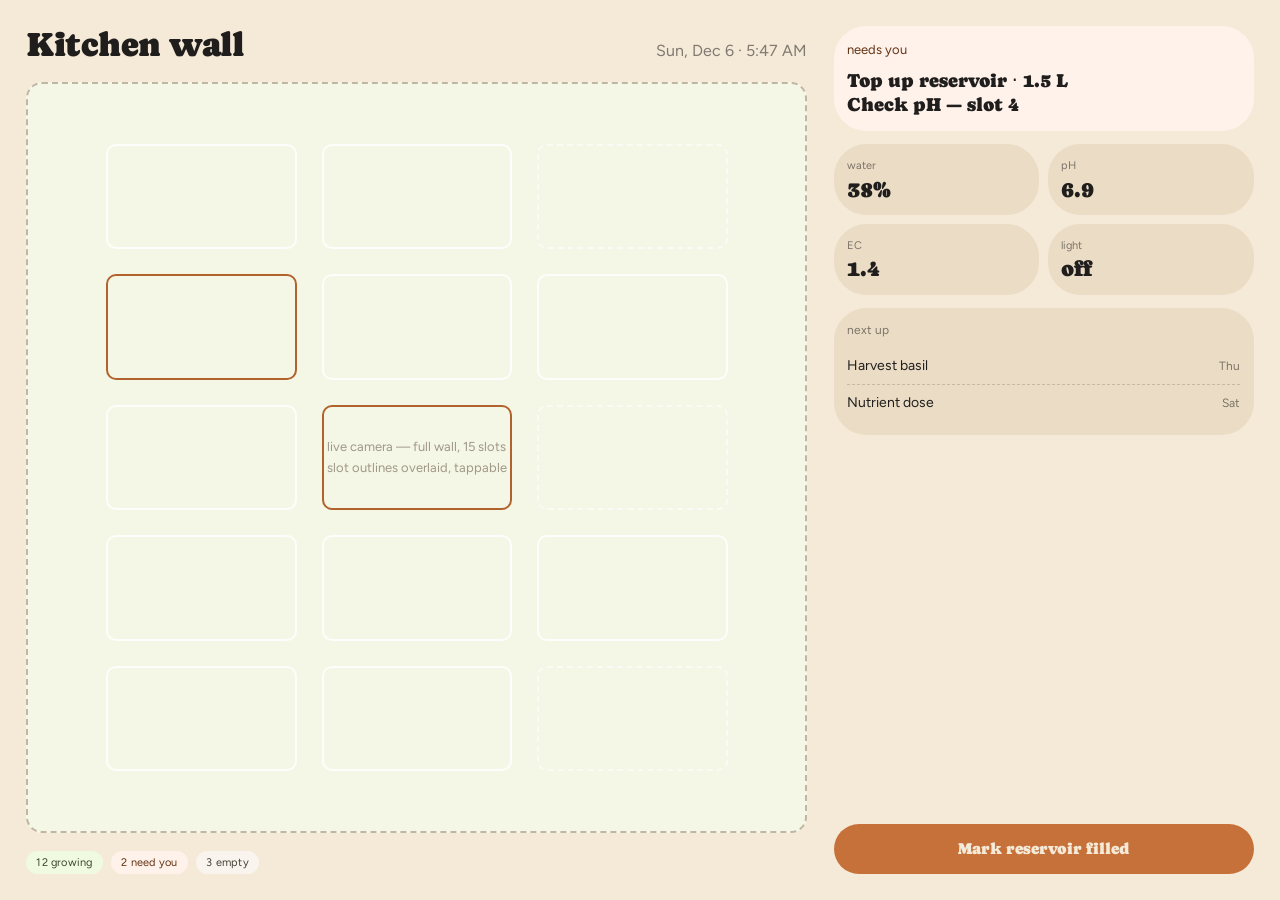
==== tablet.html @ e8bc90b8 "Implement hydroponic wall app from wireframes Build the phone app and wall tablet described by the H" ====
<!DOCTYPE html>
<html lang="en">
<head>
<meta charset="utf-8">
<meta name="viewport" content="width=device-width, initial-scale=1">
<title>Kitchen wall · Tablet</title>
<link rel="icon" href="data:image/svg+xml,<svg xmlns='http://www.w3.org/2000/svg' viewBox='0 0 100 100'><text y='.9em' font-size='90'>🌿</text></svg>">
<link rel="stylesheet" href="css/organic.css">
<link rel="stylesheet" href="css/app.css">
</head>
<body>
<main class="tablet" id="tablet" aria-live="polite"></main>
<script src="js/store.js"></script>
<script src="js/tablet.js"></script>
</body>
</html>
---- css/organic.css ----
/* Organic — design-system tokens and component classes. This file is the source of truth for the system's look; retune it here and see readme.md. */
@import url('https://fonts.googleapis.com/css2?family=Caprasimo:wght@400&family=Figtree:wght@400;600;700&display=swap');

:root {
  --color-bg: #f5ead8;
  --color-surface: #ebddc5;
  --color-text: #201e1d;
  --color-accent: #c67139;
  --color-accent-2: #7a8a5e;
  --color-divider: color-mix(in srgb, #201e1d 16%, transparent);

  /* Tonal ramps — generated in OKLCH on one shared lightness scale, so the
     same step of any role matches the others in visual value. */
  --color-neutral-100: #f9f4ed;
  --color-neutral-200: #eee7db;
  --color-neutral-300: #dcd3c4;
  --color-neutral-400: #c0b6a5;
  --color-neutral-500: #a19786;
  --color-neutral-600: #82796a;
  --color-neutral-700: #645c50;
  --color-neutral-800: #474238;
  --color-neutral-900: #2e2b25;

  --color-accent-100: #fff2eb;
  --color-accent-200: #ffe1d0;
  --color-accent-300: #ffc6a5;
  --color-accent-400: #f6a06b;
  --color-accent-500: #d67f48;
  --color-accent-600: #b2622d;
  --color-accent-700: #8c491a;
  --color-accent-800: #643312;
  --color-accent-900: #402310;

  --color-accent-2-100: #f0fae1;
  --color-accent-2-200: #e1eecc;
  --color-accent-2-300: #ccdbb2;
  --color-accent-2-400: #aebf92;
  --color-accent-2-500: #8fa073;
  --color-accent-2-600: #728157;
  --color-accent-2-700: #56633f;
  --color-accent-2-800: #3d472b;
  --color-accent-2-900: #272e1b;

  --font-heading: "Caprasimo", system-ui, sans-serif;
  --font-heading-weight: 400;
  --font-body: "Figtree", system-ui, sans-serif;

  --space-1: 4.4px;
  --space-2: 8.8px;
  --space-3: 13.2px;
  --space-4: 17.6px;
  --space-6: 26.4px;
  --space-8: 35.2px;

  --radius-sm: 8px;
  --radius-md: 16px;
  --radius-lg: 28px;

  /* Elevation — derived from the ground: soft ink-tinted shadows on a
     light theme, a hairline edge + ambient darkness on a dark one. */
  --shadow-sm: 0 1px 2px color-mix(in srgb, #2e2b25 14%, transparent);
  --shadow-md: 0 3px 10px color-mix(in srgb, #2e2b25 16%, transparent);
  --shadow-lg: 0 12px 32px color-mix(in srgb, #2e2b25 22%, transparent);
}

body {
  background: var(--color-bg);
  color: var(--color-text);
  font-family: var(--font-body);
}
h1, h2, h3, h4 { font-family: var(--font-heading); font-weight: var(--font-heading-weight); }

.washed{filter:saturate(0.6) contrast(0.85) brightness(1.1) opacity(0.94)}

/* ══════════════════════════════════════════════════════════════════════════
   Components — built with the tokens above. Plain CSS
   on plain HTML: no JavaScript, no build step. Each class is documented in
   readme.md and demonstrated in foundations/ and components/.
   ══════════════════════════════════════════════════════════════════════ */

*, *::before, *::after { box-sizing: border-box; }
body { margin: 0; font-size: 15px; line-height: 1.55; font-weight: 400; }
h1, h2, h3, h4, h5, h6 {
  font-family: var(--font-heading); font-weight: var(--font-heading-weight);
  line-height: 1.12; letter-spacing: -0.015em; margin: 0 0 var(--space-2);
}
h1 { font-size: 42px; }
h2 { font-size: 32px; }
h3 { font-size: 25px; }
h4 { font-size: 20px; }
h5 { font-size: 16px; }
h6 { font-size: 13px; }
h6 { letter-spacing: 0.08em; text-transform: uppercase; }
p { margin: 0 0 var(--space-3); }
a { color: var(--color-accent); text-underline-offset: 3px; }
img { display: block; max-width: 100%; }
figure { margin: 0; }
figcaption {
  font-size: 11px; margin-top: var(--space-1);
  color: color-mix(in srgb, var(--color-text) 55%, transparent);
}
.text-muted { color: color-mix(in srgb, var(--color-text) 55%, transparent); }
:focus { outline: none; }
:focus-visible { outline: 2px solid var(--color-accent); outline-offset: 2px; }
::selection { background: color-mix(in srgb, var(--color-accent) 30%, transparent); }

/* — rules — */
.hr {
  height: 1px; border: 0; margin: var(--space-4) 0;
  background: var(--color-divider);
}

/* — buttons — */
.btn {
  display: inline-flex; align-items: center; justify-content: center; gap: 6px;
  cursor: pointer; text-decoration: none;
  font-family: var(--font-heading); font-weight: var(--font-heading-weight);
  font-size: 14px; line-height: 1.2; color: var(--color-text); /* matches the .input's 14px —
     the pair sits side by side in sign-up rows */
  background: transparent; border: 1px solid transparent;
  padding: var(--space-2) calc(var(--space-3) * 1.2);
  border-radius: var(--radius-md);
}
.btn svg { display: block; }
.btn:disabled { opacity: 0.45; cursor: not-allowed; }
.btn-primary { background: var(--color-accent); color: var(--color-bg); }
.btn-primary:hover { background: var(--color-accent-600); }
.btn-primary:active { background: var(--color-accent-700); }
.btn-secondary { border-color: var(--color-divider); }
.btn-secondary:hover { background: color-mix(in srgb, var(--color-text) 7%, transparent); }
.btn-secondary:active { background: color-mix(in srgb, var(--color-text) 14%, transparent); }
.btn-ghost { color: var(--color-accent); padding-inline: var(--space-1); }
.btn-ghost:hover { background: color-mix(in srgb, var(--color-accent) 10%, transparent); }
.btn-ghost:active { background: color-mix(in srgb, var(--color-accent) 18%, transparent); }
.btn-icon { width: 36px; height: 36px; padding: 0; }
.btn-block { width: 100%; margin-top: var(--space-2); }

/* — forms — */
.field > label {
  display: block; font-size: 12px; margin-bottom: 5px;
  color: color-mix(in srgb, var(--color-text) 70%, transparent);
}
.input {
  width: 100%; min-height: 36px; padding: 6px 10px; font: inherit;
  font-size: 14px; color: var(--color-text); caret-color: var(--color-accent);
  background: var(--color-surface);
  border: 1px solid var(--color-divider); border-radius: var(--radius-md);
}
.input:hover { border-color: color-mix(in srgb, var(--color-text) 45%, transparent); }
.input:focus-visible { border-color: var(--color-accent); outline-offset: 0; }
textarea.input { min-height: 90px; resize: vertical; }
.radio { display: inline-flex; align-items: center; gap: 8px; cursor: pointer; font-size: 14px; }
.radio input, .seg-opt input {
  position: absolute; opacity: 0; width: 0; height: 0; pointer-events: none;
}
.radio .dot {
  width: 16px; height: 16px; flex: none; border-radius: 50%;
  border: 1.5px solid var(--color-divider);
}
.radio:hover .dot { border-color: var(--color-accent); }
.radio input:checked + .dot {
  border-color: var(--color-accent); background: var(--color-accent);
  box-shadow: inset 0 0 0 4px var(--color-bg);
}
.radio input:focus-visible + .dot { outline: 2px solid var(--color-accent); outline-offset: 2px; }
.seg {
  display: inline-flex; overflow: hidden;
  border: 1px solid var(--color-divider); border-radius: var(--radius-md);
}
.seg-opt {
  display: inline-flex; align-items: center; gap: 6px;
  padding: 7px 12px; font-size: 13px; cursor: pointer;
}
.seg-opt + .seg-opt { border-left: 1px solid var(--color-divider); }
.seg-opt:has(input:checked) { background: var(--color-accent); color: var(--color-bg); }
.seg-opt:not(:has(input:checked)):hover { background: color-mix(in srgb, var(--color-text) 7%, transparent); }
.seg-opt:has(input:focus-visible) { outline: 2px solid var(--color-accent); outline-offset: -2px; }

/* — cards — */
.card {
  display: flex; flex-direction: column; gap: var(--space-2);
  padding: var(--space-3); border-radius: var(--radius-md); background: var(--color-surface);
}
.card-kicker { font-size: 10px; letter-spacing: 0.1em; text-transform: uppercase; color: var(--color-accent); }
.card-title {
  font-family: var(--font-heading); font-weight: var(--font-heading-weight);
  font-size: 17px; line-height: 1.2;
}
.card-body { margin: 0; font-size: 13px; opacity: 0.8; flex: 1; }
.card-meta {
  display: flex; align-items: center; gap: 6px; font-size: 11px;
  color: color-mix(in srgb, var(--color-text) 50%, transparent);
}
.elev-sm { box-shadow: var(--shadow-sm); }
.elev-md { box-shadow: var(--shadow-md); }
.elev-lg { box-shadow: var(--shadow-lg); }

/* — tags — */
.tag {
  display: inline-flex; align-items: center; font-size: 11px;
  letter-spacing: 0.02em; padding: 3px 10px;
  border-radius: calc(var(--radius-md) * 0.75);
}
.tag-accent { background: var(--color-accent-100); color: var(--color-accent-800); }
.tag-accent-2 { background: var(--color-accent-2-100); color: var(--color-accent-2-800); }
.tag-neutral { background: var(--color-neutral-100); color: var(--color-neutral-800); }
.tag-outline { border: 1px solid var(--color-accent); color: var(--color-accent); }

/* — navigation — */
.nav {
  display: flex; align-items: center; gap: var(--space-4);
  padding: var(--space-3) var(--space-4);
  border-bottom: none;
}
.nav-brand {
  font-family: var(--font-heading); font-weight: var(--font-heading-weight);
  font-size: 18px; margin-right: auto;
}
.nav a { color: inherit; text-decoration: none; font-size: 14px; }
.nav a:hover, .nav a[aria-current='page'] { color: var(--color-accent); }

/* — tables — */
.table { width: 100%; border-collapse: collapse; font-size: 14px; }
.table th {
  text-align: left; font-size: 11px; letter-spacing: 0.08em; text-transform: uppercase;
  color: color-mix(in srgb, var(--color-text) 60%, transparent);
  padding: var(--space-2); border-bottom: 1px solid var(--color-divider);
}
.table td {
  padding: var(--space-2);
  border-bottom: 1px solid color-mix(in srgb, var(--color-text) 8%, transparent);
}
.table tbody tr:hover { background: color-mix(in srgb, var(--color-text) 4%, transparent); }

/* — dialog — */
.dialog-backdrop {
  position: fixed; inset: 0; display: grid; place-items: center;
  padding: var(--space-4);
  background: color-mix(in srgb, var(--color-neutral-900) 50%, transparent);
}
.dialog {
  width: min(440px, 100%); display: flex; flex-direction: column; gap: var(--space-3);
  padding: var(--space-4); border-radius: var(--radius-lg);
  background: var(--color-surface); box-shadow: var(--shadow-lg);
}
.dialog-title {
  font-family: var(--font-heading); font-weight: var(--font-heading-weight);
  font-size: 20px;
}
.dialog-body { font-size: 14px; opacity: 0.85; }
.dialog-actions { display: flex; justify-content: flex-end; gap: var(--space-2); margin-top: var(--space-2); }

/* — rounded frame: everything softens, small controls go pill — */
.card, .dialog { border-radius: calc(var(--radius-lg) * 1.15); }
.btn, .tag, .seg, .input { border-radius: 999px; }
.input { padding-inline: 14px; }
---- css/app.css ----
/* App layer on top of the Organic design system tokens (css/organic.css). */

html, body { height: 100%; }
body { -webkit-tap-highlight-color: transparent; }

.sr-only {
  position: absolute; width: 1px; height: 1px; overflow: hidden;
  clip: rect(0 0 0 0); white-space: nowrap;
}

/* ── phone shell ─────────────────────────────────────────────────────── */
.app {
  position: relative;
  max-width: 430px; min-height: 100dvh; margin: 0 auto;
  display: flex; flex-direction: column;
  background: var(--color-bg);
}
@media (min-width: 480px) {
  .app { box-shadow: var(--shadow-lg); }
}

.screen {
  flex: 1; display: flex; flex-direction: column; gap: var(--space-3);
  padding: var(--space-4) var(--space-4) calc(64px + var(--space-4));
}
.screen-title { font-size: 28px; margin: 0; }
.screen-head { display: flex; justify-content: space-between; align-items: baseline; gap: var(--space-2); }

.pill-row { display: flex; flex-wrap: wrap; gap: var(--space-2); }

/* ── tab bar ─────────────────────────────────────────────────────────── */
.tabbar {
  position: fixed; bottom: 0; left: 50%; transform: translateX(-50%);
  width: 100%; max-width: 430px; height: 64px;
  display: flex; align-items: stretch;
  background: color-mix(in srgb, var(--color-bg) 88%, #fff);
  border-top: 1px solid var(--color-divider);
  padding-bottom: env(safe-area-inset-bottom);
}
.tabbar button {
  flex: 1; display: flex; flex-direction: column; align-items: center; justify-content: center; gap: 2px;
  font: inherit; font-size: 12px; color: color-mix(in srgb, var(--color-text) 55%, transparent);
  background: none; border: 0; cursor: pointer;
}
.tabbar button .ico { font-size: 17px; line-height: 1; }
.tabbar button[aria-current='page'] { color: var(--color-accent-700); font-weight: 600; }

/* ── wall grid (home, 1a) ────────────────────────────────────────────── */
.wall-frame {
  border: 2px solid var(--color-neutral-800); border-radius: var(--radius-md);
  background: var(--color-neutral-100);
  padding: var(--space-2);
  display: grid; grid-template-columns: repeat(3, 1fr); gap: var(--space-2);
}
.slot {
  aspect-ratio: 1; position: relative;
  display: flex; align-items: flex-end; padding: 6px 8px;
  font: inherit; font-size: 12px; text-align: left; color: var(--color-text);
  background: var(--color-accent-2-100);
  border: 1.5px solid var(--color-neutral-800); border-radius: 10px;
  cursor: pointer;
}
.slot:hover { box-shadow: var(--shadow-sm); }
.slot .slot-day {
  position: absolute; top: 5px; right: 7px; font-size: 10px;
  color: color-mix(in srgb, var(--color-text) 45%, transparent);
}
.slot-attn {
  background: var(--color-accent-100); border-color: var(--color-accent-600);
}
.slot-attn::after {
  content: '!'; position: absolute; top: 4px; left: 6px;
  width: 15px; height: 15px; border-radius: 50%;
  background: var(--color-accent-600); color: var(--color-accent-100);
  font-size: 10px; font-weight: 700; line-height: 15px; text-align: center;
}
.slot-empty {
  align-items: center; justify-content: center;
  background: transparent; border: 1.5px dashed var(--color-neutral-400);
  color: var(--color-neutral-500); font-size: 20px;
}
.slot-empty:hover { border-color: var(--color-accent); color: var(--color-accent); }

.attn-note {
  border-left: 3px solid var(--color-accent-600); padding-left: var(--space-3);
  font-size: 14px; line-height: 1.35; cursor: pointer;
}
.attn-note small { display: block; font-size: 12px; color: color-mix(in srgb, var(--color-text) 55%, transparent); }

/* ── reservoir / vitals (water, 2b) ──────────────────────────────────── */
.res-card { flex-direction: row; align-items: center; gap: var(--space-4); background: var(--color-accent-100); }
.res-tank {
  width: 54px; height: 80px; flex: none;
  border: 2.5px solid var(--color-neutral-800); border-radius: 10px;
  display: flex; align-items: flex-end; overflow: hidden; background: var(--color-neutral-100);
}
.res-fill { width: 100%; background: #a9bcd6; transition: height .4s ease; }
.res-num { font-family: var(--font-heading); font-size: 30px; line-height: 1.1; }

.vitals { display: grid; grid-template-columns: 1fr 1fr; gap: var(--space-2); }
.vital { gap: 2px; padding: var(--space-3); }
.vital .v-label { font-size: 11px; color: color-mix(in srgb, var(--color-text) 55%, transparent); }
.vital .v-value { font-family: var(--font-heading); font-size: 24px; line-height: 1.15; }
.vital .v-note { font-size: 11px; color: color-mix(in srgb, var(--color-text) 55%, transparent); }
.vital .v-note.warn { color: var(--color-accent-700); }

.light-track {
  height: 22px; display: flex; overflow: hidden;
  border: 1.5px solid var(--color-neutral-800); border-radius: 999px;
  background: var(--color-neutral-200);
}
.light-on { background: #e6c15c; }

/* ── progress bars ───────────────────────────────────────────────────── */
.meter {
  height: 10px; overflow: hidden; border-radius: 999px;
  background: color-mix(in srgb, var(--color-text) 10%, transparent);
}
.meter > i { display: block; height: 100%; border-radius: 999px; background: var(--color-accent-2-600); }
.meter.warn > i { background: var(--color-accent-500); }
.meter-row { display: flex; justify-content: space-between; font-size: 12px; color: color-mix(in srgb, var(--color-text) 55%, transparent); }

/* ── photo / camera placeholders ─────────────────────────────────────── */
.ph-dash {
  border: 2px dashed var(--color-neutral-400); border-radius: var(--radius-md);
  display: flex; align-items: center; justify-content: center; text-align: center;
  font-size: 12px; color: var(--color-neutral-500);
}

/* ── list rows (log, tasks, notes) ───────────────────────────────────── */
.rows { display: flex; flex-direction: column; }
.row {
  display: flex; gap: var(--space-3); align-items: center;
  padding: var(--space-2) 0; font-size: 14px;
  border-bottom: 1px dashed color-mix(in srgb, var(--color-text) 18%, transparent);
}
.row:last-child { border-bottom: 0; }
.row .row-main { flex: 1; line-height: 1.3; }
.row .row-sub { font-size: 12px; color: color-mix(in srgb, var(--color-text) 55%, transparent); }
.row .row-when { font-size: 12px; color: color-mix(in srgb, var(--color-text) 55%, transparent); white-space: nowrap; }
.row-thumb {
  width: 36px; height: 36px; flex: none; border-radius: 9px;
  display: flex; align-items: center; justify-content: center; font-size: 15px;
  background: var(--color-accent-2-100); border: 1.5px solid var(--color-accent-2-300);
}
.row-thumb.maint { background: var(--color-neutral-200); border-color: var(--color-neutral-400); }

/* tasks */
.task-row { cursor: pointer; }
.task-check {
  width: 22px; height: 22px; flex: none; border-radius: 50%;
  border: 2px solid var(--color-neutral-700); background: transparent;
  display: flex; align-items: center; justify-content: center;
  color: transparent; font-size: 13px;
}
.task-done .task-check { background: var(--color-accent-2-600); border-color: var(--color-accent-2-600); color: #fff; }
.task-done .row-main { text-decoration: line-through; opacity: .55; }

/* notes */
.notes { border-left: 3px solid var(--color-neutral-300); padding-left: var(--space-3); font-size: 14px; line-height: 1.45; }
.notes b { font-weight: 600; }

/* ── stat pair (log header) ──────────────────────────────────────────── */
.stat-pair { flex-direction: row; justify-content: space-between; background: var(--color-accent-2-100); }
.stat-pair .stat { display: flex; flex-direction: column; }
.stat-pair .stat:last-child { text-align: right; }
.stat-pair .stat-num { font-family: var(--font-heading); font-size: 26px; line-height: 1.1; }
.stat-pair .stat-label { font-size: 12px; color: color-mix(in srgb, var(--color-text) 55%, transparent); }

/* ── yield chart ─────────────────────────────────────────────────────── */
.chart { display: flex; flex-direction: column; gap: 4px; }
.chart-plot {
  display: flex; align-items: flex-end; gap: 6px;
  height: 110px; padding-top: 14px;
  border-bottom: 1.5px solid color-mix(in srgb, var(--color-text) 35%, transparent);
}
.chart-col { position: relative; flex: 1; height: 100%; display: flex; align-items: flex-end; cursor: default; }
.chart-bar {
  width: 100%; min-height: 2px;
  background: var(--chart-series, #6f8a3f);
  border-radius: 4px 4px 0 0; /* rounded data-end, flat baseline */
}
.chart-col:hover .chart-bar { background: color-mix(in srgb, var(--chart-series, #6f8a3f) 82%, #201e1d); }
.chart-col .chart-tip {
  display: none; position: absolute; bottom: calc(100% + 2px); left: 50%; transform: translateX(-50%);
  padding: 2px 8px; border-radius: 6px; white-space: nowrap;
  background: var(--color-neutral-900); color: var(--color-neutral-100); font-size: 11px;
  pointer-events: none; z-index: 2;
}
.chart-col:hover .chart-tip, .chart-col:focus-visible .chart-tip { display: block; }
.chart-col .chart-max {
  position: absolute; bottom: 100%; left: 50%; transform: translateX(-50%);
  font-size: 10px; white-space: nowrap;
  color: color-mix(in srgb, var(--color-text) 65%, transparent);
}
.chart-col:hover .chart-max { display: none; }
.chart-x { display: flex; gap: 6px; }
.chart-x span { flex: 1; text-align: center; font-size: 10px; color: color-mix(in srgb, var(--color-text) 55%, transparent); }

/* ── overlays (plant detail 2a, add plant 2c) ────────────────────────── */
.overlay {
  position: fixed; inset: 0; z-index: 10; overflow-y: auto;
  background: var(--color-bg);
}
@media (min-width: 480px) {
  .overlay { left: 50%; transform: translateX(-50%); width: 430px; box-shadow: var(--shadow-lg); }
}
.overlay .screen { padding-bottom: var(--space-4); min-height: 100dvh; }
.overlay-head { display: flex; align-items: baseline; gap: var(--space-2); }
.overlay-head .screen-title { flex: none; }
.overlay-head .slot-ref { font-size: 13px; color: color-mix(in srgb, var(--color-text) 55%, transparent); }
.back-btn {
  font: inherit; font-size: 18px; line-height: 1; padding: 4px 8px 4px 0;
  background: none; border: 0; cursor: pointer; color: var(--color-text);
  align-self: baseline;
}

.chip-row { display: flex; flex-wrap: wrap; gap: var(--space-2); }
.chip {
  font: inherit; font-size: 13px; padding: 4px 14px; border-radius: 999px;
  border: 1.5px solid var(--color-neutral-800); background: transparent; color: var(--color-text);
  cursor: pointer;
}
.chip:hover { background: color-mix(in srgb, var(--color-text) 6%, transparent); }
.chip.on { background: var(--color-neutral-900); border-color: var(--color-neutral-900); color: var(--color-neutral-100); }
.chip.chip-dashed { border-style: dashed; border-color: var(--color-neutral-400); color: var(--color-neutral-600); }

.step-label { font-size: 12px; color: color-mix(in srgb, var(--color-text) 55%, transparent); margin-top: var(--space-1); }

.species-hint { display: block; background: var(--color-accent-2-100); font-size: 13px; line-height: 1.45; }

.action-row { display: flex; gap: var(--space-2); margin-top: auto; }
.action-row .btn { flex: 1; padding-block: var(--space-3); }

/* dialogs must sit above the plant/add overlays */
.dialog-backdrop { z-index: 20; }

/* ── toast ───────────────────────────────────────────────────────────── */
.toast {
  position: fixed; left: 50%; bottom: 84px; transform: translateX(-50%);
  padding: 8px 18px; border-radius: 999px; z-index: 30;
  background: var(--color-neutral-900); color: var(--color-neutral-100); font-size: 13px;
  box-shadow: var(--shadow-md);
  animation: toast-in .18s ease, toast-out .3s ease 2.2s forwards;
}
@keyframes toast-in { from { opacity: 0; transform: translate(-50%, 8px); } }
@keyframes toast-out { to { opacity: 0; transform: translate(-50%, 8px); } }

/* ── tablet (2e) ─────────────────────────────────────────────────────── */
.tablet {
  min-height: 100dvh; padding: var(--space-6);
  display: flex; gap: var(--space-6);
}
.tablet-left { flex: 1.25; display: flex; flex-direction: column; gap: var(--space-4); }
.tablet-right { flex: 1; max-width: 420px; display: flex; flex-direction: column; gap: var(--space-3); }
.tablet-head { display: flex; justify-content: space-between; align-items: baseline; }
.tablet-head h1 { font-size: 34px; margin: 0; }
.tablet-clock { font-size: 16px; color: color-mix(in srgb, var(--color-text) 55%, transparent); }

.cam {
  position: relative; flex: 1; min-height: 300px;
  border: 2px dashed var(--color-neutral-400); border-radius: var(--radius-md);
  background: color-mix(in srgb, var(--color-accent-2-100) 55%, var(--color-neutral-100));
  display: flex; align-items: center; justify-content: center;
}
.cam-hint { text-align: center; font-size: 13px; color: var(--color-neutral-500); }
.cam-grid {
  position: absolute; inset: 8% 10%;
  display: grid; grid-template-columns: repeat(3, 1fr); grid-auto-rows: 1fr; gap: 4%;
}
.cam-slot {
  border: 2.5px solid color-mix(in srgb, #fff 85%, transparent); border-radius: 10px;
  background: transparent; cursor: pointer; padding: 0;
  display: flex; align-items: flex-end; justify-content: flex-start;
}
.cam-slot span {
  margin: 3px 6px; font: inherit; font-size: 11px;
  color: var(--color-neutral-800); opacity: 0; transition: opacity .15s;
}
.cam-slot:hover span, .cam-slot.picked span { opacity: 1; }
.cam-slot.attn { border-color: var(--color-accent-600); }
.cam-slot.empty { border-style: dashed; border-color: color-mix(in srgb, #fff 55%, transparent); }
.cam-slot.picked { background: color-mix(in srgb, #fff 35%, transparent); }

.needs-card { background: var(--color-accent-100); }
.needs-card .needs-kicker { font-size: 13px; color: var(--color-accent-800); }
.needs-card .needs-body { font-family: var(--font-heading); font-size: 19px; line-height: 1.3; }
.needs-card .needs-body.ok { color: var(--color-accent-2-800); }

.tablet .vitals .v-value { font-size: 22px; }

@media (max-width: 760px) {
  .tablet { flex-direction: column; }
  .cam { min-height: 220px; }
}
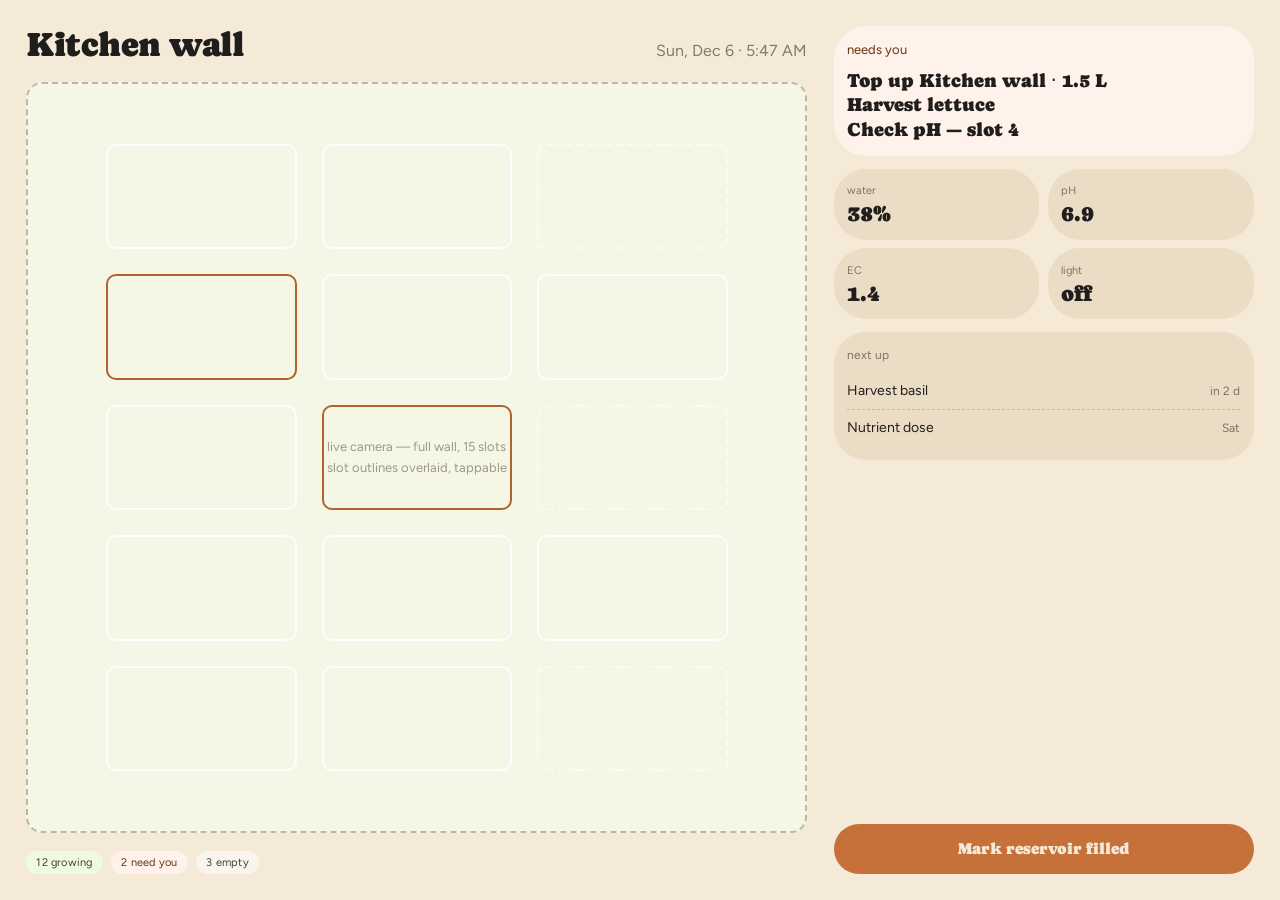
==== commit b71e40f1: "Add watering and harvesting reminders Reminders are derived, not scheduled: watering falls out of ea" ====
--- a/tablet.html
+++ b/tablet.html
@@ -10,6 +10,7 @@
 </head>
 <body>
 <main class="tablet" id="tablet" aria-live="polite"></main>
+<script src="js/notify.js"></script>
 <script src="js/store.js"></script>
 <script src="js/tablet.js"></script>
 </body>
--- a/css/app.css
+++ b/css/app.css
@@ -45,6 +45,16 @@
 .tabbar button .ico { font-size: 17px; line-height: 1; }
 .tabbar button[aria-current='page'] { color: var(--color-accent-700); font-weight: 600; }
 
+/* ── setup switcher ──────────────────────────────────────────────────── */
+.setup-toggle {
+  width: 28px; height: 28px; flex: none; align-self: center;
+  border: 2px solid var(--color-neutral-800); border-radius: 50%;
+  background: none; cursor: pointer;
+  font-size: 14px; line-height: 1; color: var(--color-text);
+}
+.setup-toggle:hover { background: color-mix(in srgb, var(--color-text) 7%, transparent); }
+.setup-toggle[aria-expanded='true'] { background: var(--color-neutral-900); color: var(--color-neutral-100); }
+
 /* ── wall grid (home, 1a) ────────────────────────────────────────────── */
 .wall-frame {
   border: 2px solid var(--color-neutral-800); border-radius: var(--radius-md);
@@ -52,8 +62,40 @@
   padding: var(--space-2);
   display: grid; grid-template-columns: repeat(3, 1fr); gap: var(--space-2);
 }
+
+/* ── tower (vertical pods around a central column) ───────────────────── */
+.tower-frame {
+  position: relative;
+  border: 2px solid var(--color-neutral-800); border-radius: var(--radius-lg);
+  background: var(--color-neutral-100);
+  padding: var(--space-3);
+}
+.tower-frame::before {
+  content: ''; position: absolute; z-index: 0;
+  top: var(--space-2); bottom: var(--space-2); left: 50%; width: 10px;
+  transform: translateX(-50%);
+  background: var(--color-neutral-300); border-radius: 999px;
+}
+.tower-grid {
+  position: relative; z-index: 1;
+  display: grid; gap: var(--space-2) var(--space-4);
+}
+.tower-grid .slot { aspect-ratio: 1.6; }
+
+/* ── shelves (rows of slots on shelf boards) ─────────────────────────── */
+.shelves-frame { display: flex; flex-direction: column; gap: var(--space-3); }
+.shelf-slots { display: grid; gap: var(--space-2); }
+.shelf-slots .slot { aspect-ratio: 1.05; font-size: 10.5px; padding: 4px 6px; }
+.shelf-board {
+  height: 7px; margin-top: var(--space-1);
+  background: var(--color-neutral-800); border-radius: 4px;
+}
+.shelf-label {
+  font-size: 10px; margin-top: 2px;
+  color: color-mix(in srgb, var(--color-text) 45%, transparent);
+}
 .slot {
-  aspect-ratio: 1; position: relative;
+  aspect-ratio: 1; position: relative; overflow: hidden;
   display: flex; align-items: flex-end; padding: 6px 8px;
   font: inherit; font-size: 12px; text-align: left; color: var(--color-text);
   background: var(--color-accent-2-100);
@@ -80,6 +122,17 @@
   color: var(--color-neutral-500); font-size: 20px;
 }
 .slot-empty:hover { border-color: var(--color-accent); color: var(--color-accent); }
+
+/* move mode */
+.move-banner {
+  flex-direction: row; align-items: center; gap: var(--space-2);
+  background: var(--color-accent-100); font-size: 13px; line-height: 1.4;
+}
+.move-banner span { flex: 1; }
+.move-banner .btn { flex: none; }
+.slot-move-target { border-color: var(--color-accent-500); color: var(--color-accent-600); }
+.slot-move-target:hover { background: var(--color-accent-100); }
+.slot-move-source { opacity: 0.55; outline: 2px solid var(--color-accent-500); outline-offset: 2px; }
 
 .attn-note {
   border-left: 3px solid var(--color-accent-600); padding-left: var(--space-3);
@@ -126,6 +179,46 @@
   display: flex; align-items: center; justify-content: center; text-align: center;
   font-size: 12px; color: var(--color-neutral-500);
 }
+
+/* ── plant photos (growth timeline) ──────────────────────────────────── */
+.photo-sec { display: flex; flex-direction: column; gap: var(--space-2); }
+.photo-hero {
+  position: relative; border-radius: var(--radius-md); overflow: hidden;
+  background: var(--color-neutral-200);
+}
+.photo-hero img { width: 100%; height: 190px; object-fit: cover; display: block; }
+.photo-date {
+  position: absolute; left: 10px; bottom: 8px;
+  font-size: 11px; padding: 2px 10px; border-radius: 999px;
+  background: color-mix(in srgb, var(--color-neutral-900) 65%, transparent);
+  color: var(--color-neutral-100);
+}
+.photo-del {
+  position: absolute; top: 8px; right: 8px;
+  width: 26px; height: 26px; border-radius: 50%; border: 0; cursor: pointer;
+  background: color-mix(in srgb, var(--color-neutral-900) 55%, transparent);
+  color: var(--color-neutral-100); font-size: 12px; line-height: 1;
+}
+.photo-del:hover { background: var(--color-neutral-900); }
+.photo-strip { display: flex; gap: var(--space-2); overflow-x: auto; padding-bottom: 2px; }
+.photo-thumb {
+  position: relative; flex: none; width: 56px; height: 56px; padding: 0;
+  border: 2px solid transparent; border-radius: 10px; overflow: hidden;
+  background: var(--color-neutral-200); cursor: pointer;
+}
+.photo-thumb img { width: 100%; height: 100%; object-fit: cover; display: block; }
+.photo-thumb.on { border-color: var(--color-accent); }
+.photo-thumb span {
+  position: absolute; left: 4px; bottom: 2px;
+  font-size: 9px; color: #fff; text-shadow: 0 1px 2px rgba(0, 0, 0, .65);
+}
+.photo-add {
+  flex: none; width: 56px; height: 56px;
+  display: flex; align-items: center; justify-content: center;
+  border: 2px dashed var(--color-neutral-400); border-radius: 10px;
+  color: var(--color-neutral-500); font-size: 18px; cursor: pointer;
+}
+.photo-add:hover { border-color: var(--color-accent); color: var(--color-accent); }
 
 /* ── list rows (log, tasks, notes) ───────────────────────────────────── */
 .rows { display: flex; flex-direction: column; }
@@ -156,6 +249,31 @@
 .task-done .task-check { background: var(--color-accent-2-600); border-color: var(--color-accent-2-600); color: #fff; }
 .task-done .row-main { text-decoration: line-through; opacity: .55; }
 
+/* reminders */
+.rem-ico {
+  width: 30px; height: 30px; flex: none; border-radius: 50%;
+  display: flex; align-items: center; justify-content: center; font-size: 13px;
+}
+.rem-water { background: #dfe9f5; }
+.rem-harvest { background: var(--color-accent-2-100); }
+.rem-urgent { color: var(--color-accent-700); font-weight: 600; }
+.rem-snooze {
+  flex: none; font: inherit; font-size: 11px; padding: 3px 10px;
+  border: 1px solid var(--color-divider); border-radius: 999px;
+  background: none; cursor: pointer;
+  color: color-mix(in srgb, var(--color-text) 60%, transparent);
+}
+.rem-snooze:hover { border-color: var(--color-accent); color: var(--color-accent); }
+
+/* tab badge */
+.tabbar .ico { position: relative; }
+.tab-badge {
+  position: absolute; top: -5px; right: -12px;
+  min-width: 15px; height: 15px; padding: 0 4px; border-radius: 999px;
+  background: var(--color-accent-600); color: var(--color-accent-100);
+  font: 600 10px/15px var(--font-body); text-align: center;
+}
+
 /* notes */
 .notes { border-left: 3px solid var(--color-neutral-300); padding-left: var(--space-3); font-size: 14px; line-height: 1.45; }
 .notes b { font-weight: 600; }
@@ -229,6 +347,13 @@
 
 .species-hint { display: block; background: var(--color-accent-2-100); font-size: 13px; line-height: 1.45; }
 
+/* setup form */
+.field-row { display: flex; gap: var(--space-2); }
+.field-row .field { flex: 1; }
+.form-warn { color: var(--color-accent-700); }
+.btn-delete { color: var(--color-accent-700); align-self: center; }
+.btn-delete:hover { background: color-mix(in srgb, var(--color-accent-700) 10%, transparent); }
+
 .action-row { display: flex; gap: var(--space-2); margin-top: auto; }
 .action-row .btn { flex: 1; padding-block: var(--space-3); }
 
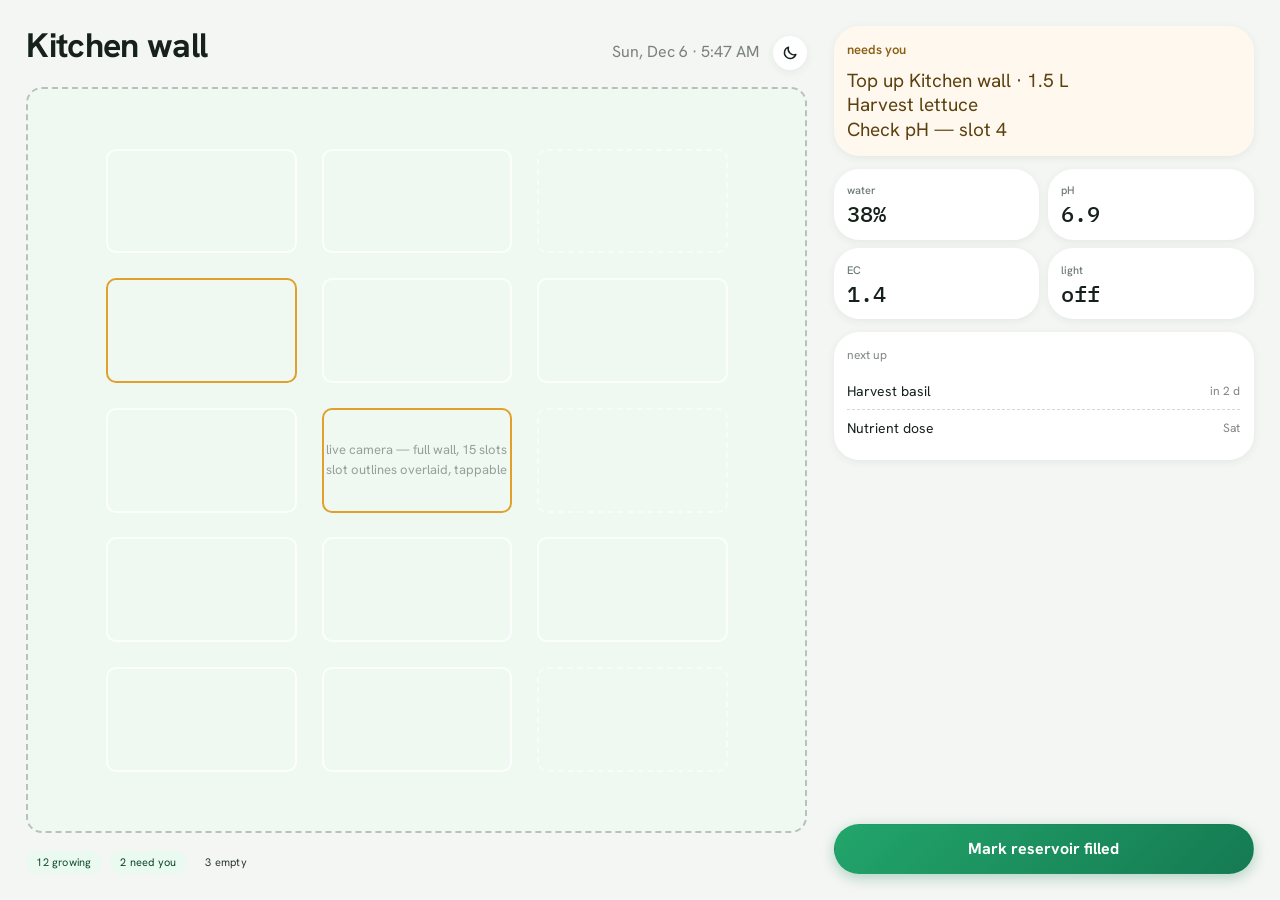
==== commit 831ffb55: "Add a light/dark theme toggle The whole UI is token-driven, so dark mode is a second token set plus " ====
--- a/tablet.html
+++ b/tablet.html
@@ -5,11 +5,15 @@
 <meta name="viewport" content="width=device-width, initial-scale=1">
 <title>Kitchen wall · Tablet</title>
 <link rel="icon" href="data:image/svg+xml,<svg xmlns='http://www.w3.org/2000/svg' viewBox='0 0 100 100'><text y='.9em' font-size='90'>🌿</text></svg>">
+<meta name="color-scheme" content="light dark">
+<!-- Set the theme before stylesheets paint, so there's no light-mode flash. -->
+<script>(function(){try{var s=localStorage.getItem('hydro-theme');var d=s==='dark'||(s!=='light'&&matchMedia('(prefers-color-scheme: dark)').matches);document.documentElement.setAttribute('data-theme',d?'dark':'light');}catch(e){}})();</script>
 <link rel="stylesheet" href="css/organic.css">
 <link rel="stylesheet" href="css/app.css">
 </head>
 <body>
 <main class="tablet" id="tablet" aria-live="polite"></main>
+<script src="js/theme.js"></script>
 <script src="js/notify.js"></script>
 <script src="js/store.js"></script>
 <script src="js/tablet.js"></script>
--- a/css/organic.css
+++ b/css/organic.css
@@ -1,49 +1,67 @@
-/* Organic — design-system tokens and component classes. This file is the source of truth for the system's look; retune it here and see readme.md. */
-@import url('https://fonts.googleapis.com/css2?family=Caprasimo:wght@400&family=Figtree:wght@400;600;700&display=swap');
+/* Organic — design-system tokens and component classes. This file is the source of truth for the system's look; retune it here and see readme.md.
+   "Modern light" theme: an airy off-white ground, white cards on soft
+   green-tinted shadows, one emerald accent for healthy/primary and a warm
+   amber ramp reserved for anything needing attention. Hanken Grotesk carries
+   text; IBM Plex Mono is kept only for numeric readouts. */
+@import url('https://fonts.googleapis.com/css2?family=Hanken+Grotesk:wght@400;500;600;700&family=IBM+Plex+Mono:wght@400;500&display=swap');
 
 :root {
-  --color-bg: #f5ead8;
-  --color-surface: #ebddc5;
-  --color-text: #201e1d;
-  --color-accent: #c67139;
-  --color-accent-2: #7a8a5e;
-  --color-divider: color-mix(in srgb, #201e1d 16%, transparent);
+  --color-bg: #f4f6f3;
+  --color-surface: #ffffff;
+  --color-text: #16211c;
+  --color-accent: #157a52;
+  --color-accent-2: #1c8a56;
+  --color-divider: color-mix(in srgb, #16211c 10%, transparent);
 
   /* Tonal ramps — generated in OKLCH on one shared lightness scale, so the
      same step of any role matches the others in visual value. */
-  --color-neutral-100: #f9f4ed;
-  --color-neutral-200: #eee7db;
-  --color-neutral-300: #dcd3c4;
-  --color-neutral-400: #c0b6a5;
-  --color-neutral-500: #a19786;
-  --color-neutral-600: #82796a;
-  --color-neutral-700: #645c50;
-  --color-neutral-800: #474238;
-  --color-neutral-900: #2e2b25;
-
-  --color-accent-100: #fff2eb;
-  --color-accent-200: #ffe1d0;
-  --color-accent-300: #ffc6a5;
-  --color-accent-400: #f6a06b;
-  --color-accent-500: #d67f48;
-  --color-accent-600: #b2622d;
-  --color-accent-700: #8c491a;
-  --color-accent-800: #643312;
-  --color-accent-900: #402310;
-
-  --color-accent-2-100: #f0fae1;
-  --color-accent-2-200: #e1eecc;
-  --color-accent-2-300: #ccdbb2;
-  --color-accent-2-400: #aebf92;
-  --color-accent-2-500: #8fa073;
-  --color-accent-2-600: #728157;
-  --color-accent-2-700: #56633f;
-  --color-accent-2-800: #3d472b;
-  --color-accent-2-900: #272e1b;
-
-  --font-heading: "Caprasimo", system-ui, sans-serif;
-  --font-heading-weight: 400;
-  --font-body: "Figtree", system-ui, sans-serif;
+  --color-neutral-100: #f4f6f3;
+  --color-neutral-200: #e7ebe7;
+  --color-neutral-300: #d6ddd7;
+  --color-neutral-400: #b8c2bb;
+  --color-neutral-500: #94a19a;
+  --color-neutral-600: #6b7a72;
+  --color-neutral-700: #4a5852;
+  --color-neutral-800: #2c3833;
+  --color-neutral-900: #16211c;
+
+  /* Accent — emerald. Healthy, primary, active. */
+  --color-accent-100: #eafaf0;
+  --color-accent-200: #cdefdb;
+  --color-accent-300: #9fe0bb;
+  --color-accent-400: #5cc78f;
+  --color-accent-500: #22a56b;
+  --color-accent-600: #157a52;
+  --color-accent-700: #0f5c3d;
+  --color-accent-800: #0b442e;
+  --color-accent-900: #06281b;
+
+  /* Accent-2 — a fresh mint used for subtle healthy fills and success. */
+  --color-accent-2-100: #eafaf0;
+  --color-accent-2-200: #d4f2e0;
+  --color-accent-2-300: #b7e6c9;
+  --color-accent-2-400: #7fd1a3;
+  --color-accent-2-500: #35b579;
+  --color-accent-2-600: #1c8a56;
+  --color-accent-2-700: #14683f;
+  --color-accent-2-800: #124e31;
+  --color-accent-2-900: #0a2f1d;
+
+  /* Warn — amber. Reserved for attention: drift, low reservoir, prune, due. */
+  --color-warn-100: #fff8ee;
+  --color-warn-200: #fdeccd;
+  --color-warn-300: #f0d9ab;
+  --color-warn-400: #e8bf6f;
+  --color-warn-500: #e0a02b;
+  --color-warn-600: #d98a1f;
+  --color-warn-700: #b06f14;
+  --color-warn-800: #8a5f16;
+  --color-warn-900: #5c4110;
+
+  --font-heading: "Hanken Grotesk", system-ui, sans-serif;
+  --font-heading-weight: 700;
+  --font-body: "Hanken Grotesk", system-ui, sans-serif;
+  --font-mono: "IBM Plex Mono", ui-monospace, Menlo, monospace;
 
   --space-1: 4.4px;
   --space-2: 8.8px;
@@ -52,15 +70,81 @@
   --space-6: 26.4px;
   --space-8: 35.2px;
 
-  --radius-sm: 8px;
+  --radius-sm: 10px;
   --radius-md: 16px;
-  --radius-lg: 28px;
-
-  /* Elevation — derived from the ground: soft ink-tinted shadows on a
-     light theme, a hairline edge + ambient darkness on a dark one. */
-  --shadow-sm: 0 1px 2px color-mix(in srgb, #2e2b25 14%, transparent);
-  --shadow-md: 0 3px 10px color-mix(in srgb, #2e2b25 16%, transparent);
-  --shadow-lg: 0 12px 32px color-mix(in srgb, #2e2b25 22%, transparent);
+  --radius-lg: 22px;
+
+  /* Elevation — soft, green-tinted shadows that lift white cards off the
+     off-white ground without a hard edge. */
+  --shadow-sm: 0 2px 8px color-mix(in srgb, #143c28 7%, transparent);
+  --shadow-md: 0 4px 16px color-mix(in srgb, #143c28 10%, transparent);
+  --shadow-lg: 0 12px 32px color-mix(in srgb, #143c28 15%, transparent);
+
+  color-scheme: light;
+}
+
+/* ── Dark theme ──────────────────────────────────────────────────────────
+   The same emerald/amber system re-grounded on a deep green-black. The
+   neutral ramp inverts (100 darkest → 900 lightest) so every "muted text /
+   hairline / inverse-surface" usage keeps its meaning; accents lighten so
+   they carry on the dark ground. Only tokens change here — no component
+   rule is redefined. */
+:root[data-theme="dark"] {
+  --color-bg: #0f1613;
+  --color-surface: #18211d;
+  --color-text: #e3ebe5;
+  --color-divider: color-mix(in srgb, #e3ebe5 14%, transparent);
+
+  --color-neutral-100: #1a231e;
+  --color-neutral-200: #232e28;
+  --color-neutral-300: #303c35;
+  --color-neutral-400: #47524b;
+  --color-neutral-500: #7f8d85;
+  --color-neutral-600: #9aa8a0;
+  --color-neutral-700: #b7c3bc;
+  --color-neutral-800: #d2dad4;
+  --color-neutral-900: #e8efe9;
+
+  /* Accent — emerald, brightened; the light/dark ends swap so tint-bg and
+     accent-text keep contrast (100 → dark tint, 700+ → light green). */
+  --color-accent: #3cc082;
+  --color-accent-2: #35b579;
+  --color-accent-100: #15291e;
+  --color-accent-200: #1a3626;
+  --color-accent-300: #1f4a31;
+  --color-accent-400: #2f8a5c;
+  --color-accent-500: #2fb277;
+  --color-accent-600: #35b579;
+  --color-accent-700: #7fd1a3;
+  --color-accent-800: #b7e6c9;
+  --color-accent-900: #eafaf0;
+
+  --color-accent-2-100: #15291e;
+  --color-accent-2-200: #1a3626;
+  --color-accent-2-300: #1f4a31;
+  --color-accent-2-400: #2f8a5c;
+  --color-accent-2-500: #35b579;
+  --color-accent-2-600: #46c489;
+  --color-accent-2-700: #8bd7ac;
+  --color-accent-2-800: #bfead0;
+  --color-accent-2-900: #eafaf0;
+
+  /* Warn — amber, re-grounded: dark tint bg, light amber text. */
+  --color-warn-100: #2c2110;
+  --color-warn-200: #3b2c14;
+  --color-warn-300: #574019;
+  --color-warn-400: #8a6420;
+  --color-warn-500: #e0a02b;
+  --color-warn-600: #eab24a;
+  --color-warn-700: #f2cd7d;
+  --color-warn-800: #f7e0aa;
+  --color-warn-900: #fdf3dd;
+
+  --shadow-sm: 0 2px 8px rgba(0, 0, 0, 0.42);
+  --shadow-md: 0 6px 18px rgba(0, 0, 0, 0.5);
+  --shadow-lg: 0 14px 36px rgba(0, 0, 0, 0.58);
+
+  color-scheme: dark;
 }
 
 body {
@@ -82,7 +166,7 @@
 body { margin: 0; font-size: 15px; line-height: 1.55; font-weight: 400; }
 h1, h2, h3, h4, h5, h6 {
   font-family: var(--font-heading); font-weight: var(--font-heading-weight);
-  line-height: 1.12; letter-spacing: -0.015em; margin: 0 0 var(--space-2);
+  line-height: 1.14; letter-spacing: -0.02em; margin: 0 0 var(--space-2);
 }
 h1 { font-size: 42px; }
 h2 { font-size: 32px; }
@@ -123,9 +207,12 @@
 }
 .btn svg { display: block; }
 .btn:disabled { opacity: 0.45; cursor: not-allowed; }
-.btn-primary { background: var(--color-accent); color: var(--color-bg); }
-.btn-primary:hover { background: var(--color-accent-600); }
-.btn-primary:active { background: var(--color-accent-700); }
+.btn-primary {
+  background: linear-gradient(135deg, var(--color-accent-500), var(--color-accent-600));
+  color: #fff; box-shadow: 0 4px 14px color-mix(in srgb, var(--color-accent-600) 30%, transparent);
+}
+.btn-primary:hover { background: linear-gradient(135deg, var(--color-accent-600), var(--color-accent-700)); }
+.btn-primary:active { background: var(--color-accent-700); box-shadow: none; }
 .btn-secondary { border-color: var(--color-divider); }
 .btn-secondary:hover { background: color-mix(in srgb, var(--color-text) 7%, transparent); }
 .btn-secondary:active { background: color-mix(in srgb, var(--color-text) 14%, transparent); }
@@ -180,6 +267,7 @@
 .card {
   display: flex; flex-direction: column; gap: var(--space-2);
   padding: var(--space-3); border-radius: var(--radius-md); background: var(--color-surface);
+  box-shadow: var(--shadow-sm);
 }
 .card-kicker { font-size: 10px; letter-spacing: 0.1em; text-transform: uppercase; color: var(--color-accent); }
 .card-title {
--- a/css/app.css
+++ b/css/app.css
@@ -21,58 +21,92 @@
 
 .screen {
   flex: 1; display: flex; flex-direction: column; gap: var(--space-3);
-  padding: var(--space-4) var(--space-4) calc(64px + var(--space-4));
-}
-.screen-title { font-size: 28px; margin: 0; }
-.screen-head { display: flex; justify-content: space-between; align-items: baseline; gap: var(--space-2); }
+  padding: var(--space-4) var(--space-4) 96px;
+}
+.screen-title { font-size: 28px; margin: 0; letter-spacing: -0.025em; }
+.screen-head { display: flex; justify-content: space-between; align-items: center; gap: var(--space-2); }
+.head-actions { display: flex; align-items: center; gap: var(--space-2); flex: none; }
+
+/* round icon buttons in headers (theme, setup switcher) */
+.round-btn {
+  width: 34px; height: 34px; flex: none;
+  display: flex; align-items: center; justify-content: center;
+  border: 0; border-radius: 50%;
+  background: var(--color-surface); box-shadow: var(--shadow-sm); cursor: pointer;
+  color: var(--color-text); line-height: 1;
+}
+.round-btn:hover { box-shadow: var(--shadow-md); }
+.round-btn svg { display: block; }
 
 .pill-row { display: flex; flex-wrap: wrap; gap: var(--space-2); }
 
-/* ── tab bar ─────────────────────────────────────────────────────────── */
+/* ── home hero status card ───────────────────────────────────────────── */
+.hero {
+  padding: var(--space-4); border-radius: var(--radius-lg);
+  background: linear-gradient(135deg, var(--color-accent-600), var(--color-accent-2-600));
+  box-shadow: 0 8px 24px color-mix(in srgb, var(--color-accent-700) 26%, transparent);
+  display: flex; flex-direction: column; gap: var(--space-3); color: #fff;
+}
+.hero-top { display: flex; justify-content: space-between; align-items: flex-start; gap: var(--space-2); }
+.hero-lede { display: flex; flex-direction: column; gap: 2px; }
+.hero-sub { font-size: 13px; font-weight: 500; color: color-mix(in srgb, #fff 78%, transparent); }
+.hero-headline { font-family: var(--font-heading); font-weight: 700; font-size: 20px; letter-spacing: -0.02em; }
+.hero-chip {
+  flex: none; padding: 5px 11px; border-radius: 999px;
+  background: color-mix(in srgb, #fff 18%, transparent);
+  font-size: 12px; font-weight: 600;
+}
+.hero-vitals { display: grid; grid-template-columns: repeat(4, 1fr); gap: var(--space-2); }
+.hero-vital {
+  display: flex; flex-direction: column; gap: 1px;
+  padding: 8px 10px; border-radius: 12px;
+  background: color-mix(in srgb, #fff 14%, transparent);
+}
+.hero-vital span { font-size: 11px; color: color-mix(in srgb, #fff 78%, transparent); }
+.hero-vital b { font-family: var(--font-mono); font-weight: 500; font-size: 17px; }
+.hero-vital.warn b { color: #ffe08a; }
+
+/* ── tab bar — floating pill ─────────────────────────────────────────── */
 .tabbar {
-  position: fixed; bottom: 0; left: 50%; transform: translateX(-50%);
-  width: 100%; max-width: 430px; height: 64px;
-  display: flex; align-items: stretch;
-  background: color-mix(in srgb, var(--color-bg) 88%, #fff);
-  border-top: 1px solid var(--color-divider);
-  padding-bottom: env(safe-area-inset-bottom);
+  position: fixed; bottom: calc(14px + env(safe-area-inset-bottom)); left: 50%; transform: translateX(-50%);
+  width: calc(100% - 32px); max-width: 398px; height: 62px;
+  display: flex; align-items: stretch; gap: 4px; padding: 7px;
+  background: var(--color-surface); border-radius: var(--radius-lg);
+  box-shadow: var(--shadow-md);
 }
 .tabbar button {
-  flex: 1; display: flex; flex-direction: column; align-items: center; justify-content: center; gap: 2px;
-  font: inherit; font-size: 12px; color: color-mix(in srgb, var(--color-text) 55%, transparent);
-  background: none; border: 0; cursor: pointer;
+  flex: 1; display: flex; flex-direction: column; align-items: center; justify-content: center; gap: 3px;
+  font: inherit; font-size: 11px; font-weight: 500; color: var(--color-neutral-500);
+  background: none; border: 0; border-radius: 14px; cursor: pointer;
 }
 .tabbar button .ico { font-size: 17px; line-height: 1; }
-.tabbar button[aria-current='page'] { color: var(--color-accent-700); font-weight: 600; }
+.tabbar button[aria-current='page'] {
+  color: var(--color-accent-700); font-weight: 600;
+  background: var(--color-accent-100);
+}
 
 /* ── setup switcher ──────────────────────────────────────────────────── */
 .setup-toggle {
-  width: 28px; height: 28px; flex: none; align-self: center;
-  border: 2px solid var(--color-neutral-800); border-radius: 50%;
-  background: none; cursor: pointer;
+  width: 34px; height: 34px; flex: none; align-self: center;
+  border: 0; border-radius: 50%;
+  background: var(--color-surface); box-shadow: var(--shadow-sm); cursor: pointer;
   font-size: 14px; line-height: 1; color: var(--color-text);
 }
-.setup-toggle:hover { background: color-mix(in srgb, var(--color-text) 7%, transparent); }
-.setup-toggle[aria-expanded='true'] { background: var(--color-neutral-900); color: var(--color-neutral-100); }
+.setup-toggle:hover { box-shadow: var(--shadow-md); }
+.setup-toggle[aria-expanded='true'] { background: var(--color-accent-600); color: #fff; }
 
 /* ── wall grid (home, 1a) ────────────────────────────────────────────── */
 .wall-frame {
-  border: 2px solid var(--color-neutral-800); border-radius: var(--radius-md);
-  background: var(--color-neutral-100);
-  padding: var(--space-2);
   display: grid; grid-template-columns: repeat(3, 1fr); gap: var(--space-2);
 }
 
 /* ── tower (vertical pods around a central column) ───────────────────── */
 .tower-frame {
-  position: relative;
-  border: 2px solid var(--color-neutral-800); border-radius: var(--radius-lg);
-  background: var(--color-neutral-100);
-  padding: var(--space-3);
+  position: relative; padding: var(--space-2) var(--space-3);
 }
 .tower-frame::before {
   content: ''; position: absolute; z-index: 0;
-  top: var(--space-2); bottom: var(--space-2); left: 50%; width: 10px;
+  top: 0; bottom: 0; left: 50%; width: 8px;
   transform: translateX(-50%);
   background: var(--color-neutral-300); border-radius: 999px;
 }
@@ -85,43 +119,47 @@
 /* ── shelves (rows of slots on shelf boards) ─────────────────────────── */
 .shelves-frame { display: flex; flex-direction: column; gap: var(--space-3); }
 .shelf-slots { display: grid; gap: var(--space-2); }
-.shelf-slots .slot { aspect-ratio: 1.05; font-size: 10.5px; padding: 4px 6px; }
+.shelf-slots .slot { aspect-ratio: 1.05; font-size: 10.5px; padding: 8px; }
 .shelf-board {
-  height: 7px; margin-top: var(--space-1);
-  background: var(--color-neutral-800); border-radius: 4px;
+  height: 6px; margin-top: var(--space-1);
+  background: var(--color-neutral-300); border-radius: 999px;
 }
 .shelf-label {
-  font-size: 10px; margin-top: 2px;
-  color: color-mix(in srgb, var(--color-text) 45%, transparent);
+  font-size: 10px; margin-top: 3px; font-weight: 500;
+  color: var(--color-neutral-500);
 }
 .slot {
   aspect-ratio: 1; position: relative; overflow: hidden;
-  display: flex; align-items: flex-end; padding: 6px 8px;
-  font: inherit; font-size: 12px; text-align: left; color: var(--color-text);
-  background: var(--color-accent-2-100);
-  border: 1.5px solid var(--color-neutral-800); border-radius: 10px;
-  cursor: pointer;
-}
-.slot:hover { box-shadow: var(--shadow-sm); }
+  display: flex; flex-direction: column; justify-content: flex-end; gap: 1px;
+  padding: 9px 11px;
+  font: inherit; font-size: 13px; font-weight: 600; text-align: left; color: var(--color-text);
+  background: var(--color-surface);
+  border: 0; border-radius: 14px; box-shadow: var(--shadow-sm);
+  cursor: pointer; transition: box-shadow .15s, transform .15s;
+}
+.slot::before {
+  content: ''; position: absolute; top: 10px; left: 11px;
+  width: 8px; height: 8px; border-radius: 50%; background: var(--color-accent-500);
+}
+.slot:hover { box-shadow: var(--shadow-md); transform: translateY(-1px); }
 .slot .slot-day {
-  position: absolute; top: 5px; right: 7px; font-size: 10px;
-  color: color-mix(in srgb, var(--color-text) 45%, transparent);
+  position: absolute; top: 8px; right: 10px;
+  font-family: var(--font-mono); font-size: 10px; font-weight: 400;
+  color: var(--color-neutral-500);
 }
 .slot-attn {
-  background: var(--color-accent-100); border-color: var(--color-accent-600);
-}
-.slot-attn::after {
-  content: '!'; position: absolute; top: 4px; left: 6px;
-  width: 15px; height: 15px; border-radius: 50%;
-  background: var(--color-accent-600); color: var(--color-accent-100);
-  font-size: 10px; font-weight: 700; line-height: 15px; text-align: center;
-}
+  background: var(--color-warn-100);
+  box-shadow: inset 0 0 0 1.5px var(--color-warn-300);
+}
+.slot-attn, .slot-attn .slot-day { color: var(--color-warn-800); }
+.slot-attn::before { background: var(--color-warn-500); }
 .slot-empty {
-  align-items: center; justify-content: center;
-  background: transparent; border: 1.5px dashed var(--color-neutral-400);
-  color: var(--color-neutral-500); font-size: 20px;
-}
-.slot-empty:hover { border-color: var(--color-accent); color: var(--color-accent); }
+  justify-content: center; align-items: center;
+  background: transparent; box-shadow: inset 0 0 0 1.5px var(--color-neutral-300);
+  color: var(--color-neutral-500); font-size: 20px; font-weight: 400;
+}
+.slot-empty::before { display: none; }
+.slot-empty:hover { box-shadow: inset 0 0 0 1.5px var(--color-accent); color: var(--color-accent); transform: none; }
 
 /* move mode */
 .move-banner {
@@ -135,42 +173,43 @@
 .slot-move-source { opacity: 0.55; outline: 2px solid var(--color-accent-500); outline-offset: 2px; }
 
 .attn-note {
-  border-left: 3px solid var(--color-accent-600); padding-left: var(--space-3);
-  font-size: 14px; line-height: 1.35; cursor: pointer;
-}
-.attn-note small { display: block; font-size: 12px; color: color-mix(in srgb, var(--color-text) 55%, transparent); }
+  display: flex; flex-direction: column; gap: 1px;
+  padding: var(--space-3); border-radius: var(--radius-md);
+  background: var(--color-warn-100); box-shadow: inset 0 0 0 1.5px var(--color-warn-300);
+  font-size: 14px; font-weight: 600; line-height: 1.35; color: var(--color-warn-800); cursor: pointer;
+}
+.attn-note small { display: block; font-size: 12px; font-weight: 500; color: var(--color-warn-700); }
 
 /* ── reservoir / vitals (water, 2b) ──────────────────────────────────── */
-.res-card { flex-direction: row; align-items: center; gap: var(--space-4); background: var(--color-accent-100); }
+.res-card { flex-direction: row; align-items: center; gap: var(--space-4); }
 .res-tank {
   width: 54px; height: 80px; flex: none;
   border: 2.5px solid var(--color-neutral-800); border-radius: 10px;
   display: flex; align-items: flex-end; overflow: hidden; background: var(--color-neutral-100);
 }
-.res-fill { width: 100%; background: #a9bcd6; transition: height .4s ease; }
-.res-num { font-family: var(--font-heading); font-size: 30px; line-height: 1.1; }
+.res-fill { width: 100%; background: linear-gradient(180deg, #4a9fd4, #2f7fb5); transition: height .4s ease; }
+.res-num { font-family: var(--font-mono); font-weight: 500; font-size: 30px; line-height: 1.1; }
 
 .vitals { display: grid; grid-template-columns: 1fr 1fr; gap: var(--space-2); }
 .vital { gap: 2px; padding: var(--space-3); }
-.vital .v-label { font-size: 11px; color: color-mix(in srgb, var(--color-text) 55%, transparent); }
-.vital .v-value { font-family: var(--font-heading); font-size: 24px; line-height: 1.15; }
-.vital .v-note { font-size: 11px; color: color-mix(in srgb, var(--color-text) 55%, transparent); }
-.vital .v-note.warn { color: var(--color-accent-700); }
+.vital .v-label { font-size: 11px; font-weight: 500; color: var(--color-neutral-600); }
+.vital .v-value { font-family: var(--font-mono); font-weight: 500; font-size: 24px; line-height: 1.15; }
+.vital .v-note { font-size: 11px; color: var(--color-neutral-600); }
+.vital .v-note.warn { color: var(--color-warn-700); font-weight: 600; }
 
 .light-track {
   height: 22px; display: flex; overflow: hidden;
-  border: 1.5px solid var(--color-neutral-800); border-radius: 999px;
-  background: var(--color-neutral-200);
-}
-.light-on { background: #e6c15c; }
+  border-radius: 999px; background: var(--color-neutral-200);
+}
+.light-on { background: var(--color-warn-500); }
 
 /* ── progress bars ───────────────────────────────────────────────────── */
 .meter {
   height: 10px; overflow: hidden; border-radius: 999px;
-  background: color-mix(in srgb, var(--color-text) 10%, transparent);
-}
-.meter > i { display: block; height: 100%; border-radius: 999px; background: var(--color-accent-2-600); }
-.meter.warn > i { background: var(--color-accent-500); }
+  background: var(--color-neutral-200);
+}
+.meter > i { display: block; height: 100%; border-radius: 999px; background: linear-gradient(90deg, var(--color-accent-500), var(--color-accent-2-500)); }
+.meter.warn > i { background: linear-gradient(90deg, var(--color-warn-500), var(--color-warn-400)); }
 .meter-row { display: flex; justify-content: space-between; font-size: 12px; color: color-mix(in srgb, var(--color-text) 55%, transparent); }
 
 /* ── photo / camera placeholders ─────────────────────────────────────── */
@@ -254,9 +293,9 @@
   width: 30px; height: 30px; flex: none; border-radius: 50%;
   display: flex; align-items: center; justify-content: center; font-size: 13px;
 }
-.rem-water { background: #dfe9f5; }
+.rem-water { background: #dceaf5; }
 .rem-harvest { background: var(--color-accent-2-100); }
-.rem-urgent { color: var(--color-accent-700); font-weight: 600; }
+.rem-urgent { color: var(--color-warn-700); font-weight: 600; }
 .rem-snooze {
   flex: none; font: inherit; font-size: 11px; padding: 3px 10px;
   border: 1px solid var(--color-divider); border-radius: 999px;
@@ -270,7 +309,7 @@
 .tab-badge {
   position: absolute; top: -5px; right: -12px;
   min-width: 15px; height: 15px; padding: 0 4px; border-radius: 999px;
-  background: var(--color-accent-600); color: var(--color-accent-100);
+  background: var(--color-warn-600); color: #fff;
   font: 600 10px/15px var(--font-body); text-align: center;
 }
 
@@ -282,7 +321,7 @@
 .stat-pair { flex-direction: row; justify-content: space-between; background: var(--color-accent-2-100); }
 .stat-pair .stat { display: flex; flex-direction: column; }
 .stat-pair .stat:last-child { text-align: right; }
-.stat-pair .stat-num { font-family: var(--font-heading); font-size: 26px; line-height: 1.1; }
+.stat-pair .stat-num { font-family: var(--font-mono); font-weight: 500; font-size: 26px; line-height: 1.1; }
 .stat-pair .stat-label { font-size: 12px; color: color-mix(in srgb, var(--color-text) 55%, transparent); }
 
 /* ── yield chart ─────────────────────────────────────────────────────── */
@@ -295,10 +334,10 @@
 .chart-col { position: relative; flex: 1; height: 100%; display: flex; align-items: flex-end; cursor: default; }
 .chart-bar {
   width: 100%; min-height: 2px;
-  background: var(--chart-series, #6f8a3f);
-  border-radius: 4px 4px 0 0; /* rounded data-end, flat baseline */
-}
-.chart-col:hover .chart-bar { background: color-mix(in srgb, var(--chart-series, #6f8a3f) 82%, #201e1d); }
+  background: var(--chart-series, #22a56b);
+  border-radius: 5px 5px 0 0; /* rounded data-end, flat baseline */
+}
+.chart-col:hover .chart-bar { background: color-mix(in srgb, var(--chart-series, #22a56b) 80%, var(--color-text)); }
 .chart-col .chart-tip {
   display: none; position: absolute; bottom: calc(100% + 2px); left: 50%; transform: translateX(-50%);
   padding: 2px 8px; border-radius: 6px; white-space: nowrap;
@@ -350,15 +389,16 @@
 /* setup form */
 .field-row { display: flex; gap: var(--space-2); }
 .field-row .field { flex: 1; }
-.form-warn { color: var(--color-accent-700); }
-.btn-delete { color: var(--color-accent-700); align-self: center; }
-.btn-delete:hover { background: color-mix(in srgb, var(--color-accent-700) 10%, transparent); }
+.form-warn { color: var(--color-warn-700); font-weight: 600; }
+.btn-delete { color: var(--color-warn-700); align-self: center; }
+.btn-delete:hover { background: color-mix(in srgb, var(--color-warn-700) 10%, transparent); }
 
 .action-row { display: flex; gap: var(--space-2); margin-top: auto; }
 .action-row .btn { flex: 1; padding-block: var(--space-3); }
 
-/* dialogs must sit above the plant/add overlays */
-.dialog-backdrop { z-index: 20; }
+/* dialogs must sit above the plant/add overlays; keep a dark scrim in both
+   themes (the neutral ramp inverts, so don't derive the scrim from it) */
+.dialog-backdrop { z-index: 20; background: color-mix(in srgb, #000 45%, transparent); }
 
 /* ── toast ───────────────────────────────────────────────────────────── */
 .toast {
@@ -403,13 +443,15 @@
   color: var(--color-neutral-800); opacity: 0; transition: opacity .15s;
 }
 .cam-slot:hover span, .cam-slot.picked span { opacity: 1; }
-.cam-slot.attn { border-color: var(--color-accent-600); }
+.cam-slot.attn { border-color: var(--color-warn-500); }
 .cam-slot.empty { border-style: dashed; border-color: color-mix(in srgb, #fff 55%, transparent); }
 .cam-slot.picked { background: color-mix(in srgb, #fff 35%, transparent); }
 
-.needs-card { background: var(--color-accent-100); }
-.needs-card .needs-kicker { font-size: 13px; color: var(--color-accent-800); }
-.needs-card .needs-body { font-family: var(--font-heading); font-size: 19px; line-height: 1.3; }
+.needs-card { background: var(--color-warn-100); }
+.needs-card:has(.needs-body.ok) { background: var(--color-accent-100); }
+.needs-card .needs-kicker { font-size: 13px; font-weight: 600; color: var(--color-warn-800); }
+.needs-card:has(.needs-body.ok) .needs-kicker { color: var(--color-accent-800); }
+.needs-card .needs-body { font-family: var(--font-heading); font-size: 19px; line-height: 1.3; color: var(--color-warn-900); }
 .needs-card .needs-body.ok { color: var(--color-accent-2-800); }
 
 .tablet .vitals .v-value { font-size: 22px; }
